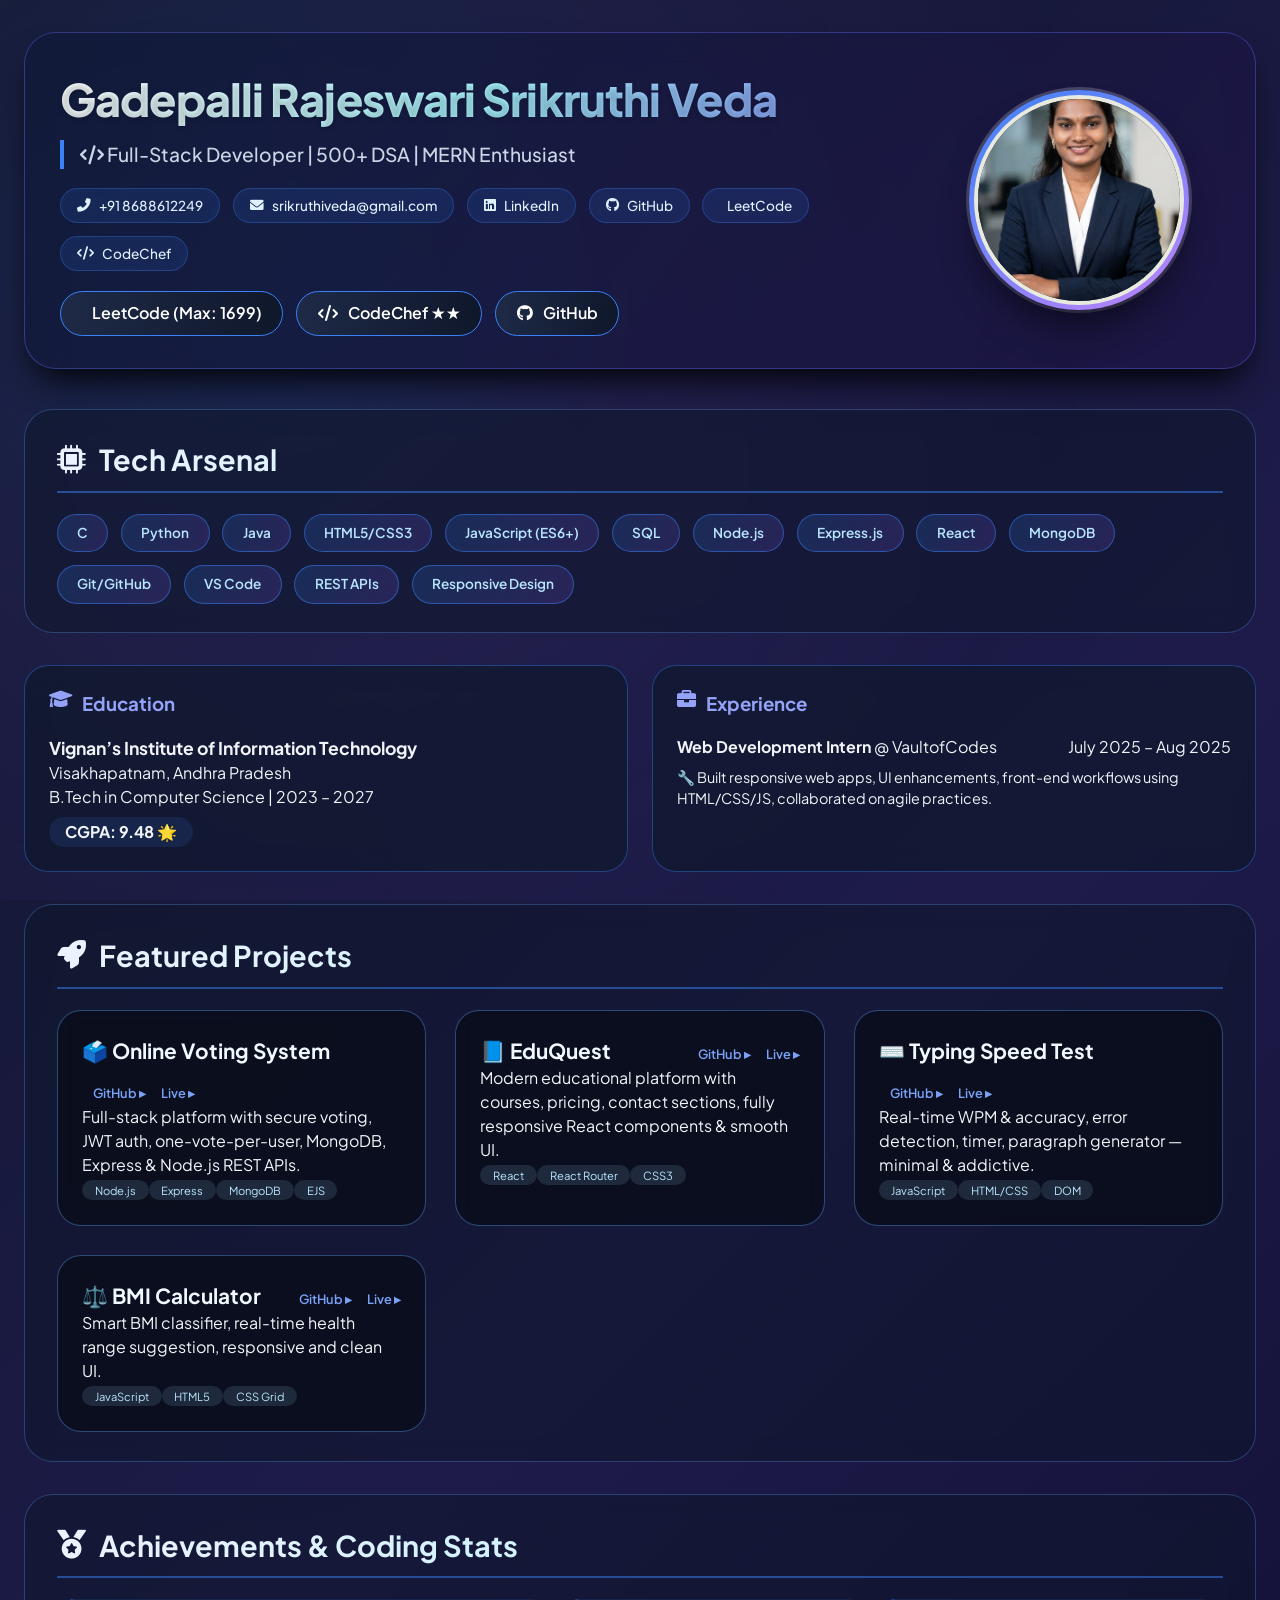
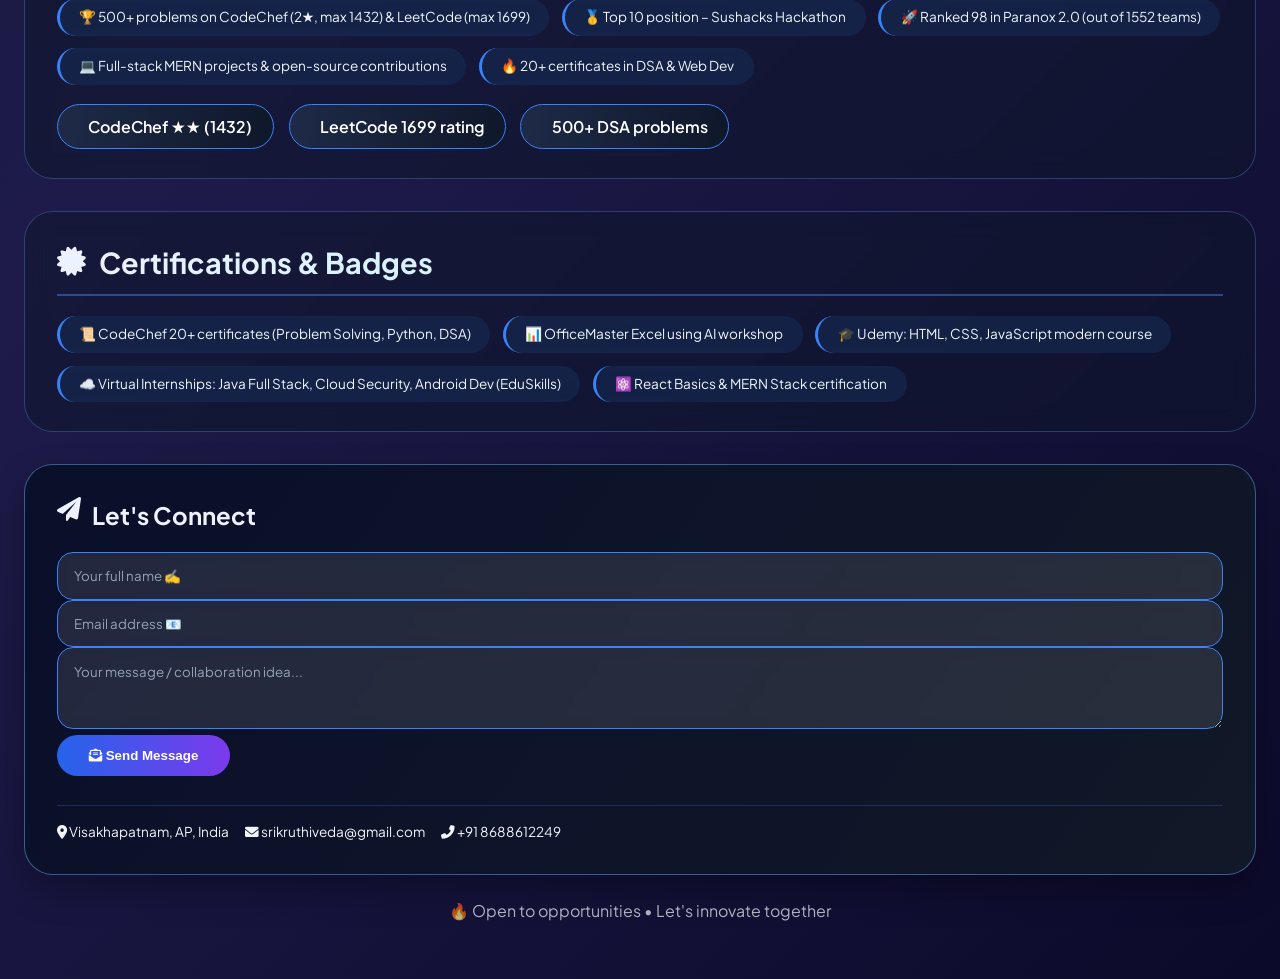
==== portfolio.html @ b7ce8414 "Add files via upload" ====
<!DOCTYPE html>
<html lang="en">
<head>
  <meta charset="UTF-8">
  <meta name="viewport" content="width=device-width, initial-scale=1.0, user-scalable=yes">
  <title>Rajeswari Srikruthi Veda | Full-Stack Developer Portfolio</title>
  <!-- Google Fonts & Font Awesome -->
  <link href="https://fonts.googleapis.com/css2?family=Plus+Jakarta+Sans:wght@300;400;500;600;700;800&display=swap" rel="stylesheet">
  <link rel="stylesheet" href="https://cdnjs.cloudflare.com/ajax/libs/font-awesome/6.0.0-beta3/css/all.min.css">
  <style>
    * {
      margin: 0;
      padding: 0;
      box-sizing: border-box;
    }

    body {
      font-family: 'Plus Jakarta Sans', sans-serif;
      background: linear-gradient(135deg, #0f172a 0%, #1e1b4b 50%, #0c0a2a 100%);
      color: #f1f5f9;
      line-height: 1.5;
      scroll-behavior: smooth;
    }

    .bg-glow {
      position: fixed;
      width: 100%;
      height: 100%;
      top: 0;
      left: 0;
      z-index: -2;
      background: radial-gradient(circle at 20% 30%, rgba(59,130,246,0.15), rgba(139,92,246,0.08), transparent 70%);
    }

    .container {
      max-width: 1280px;
      margin: 0 auto;
      padding: 2rem 1.5rem;
      position: relative;
      z-index: 2;
    }

    .glass-card {
      background: rgba(15, 23, 42, 0.55);
      backdrop-filter: blur(12px);
      border: 1px solid rgba(59, 130, 246, 0.3);
      border-radius: 2rem;
      box-shadow: 0 25px 40px -12px rgba(0, 0, 0, 0.4), 0 0 0 1px rgba(59,130,246,0.1) inset;
    }

    /* Hero section - image on the side (left or right) */
    .hero {
      display: flex;
      flex-wrap: wrap;
      justify-content: space-between;
      align-items: center;
      gap: 2rem;
      margin-bottom: 2.5rem;
      padding: 2rem 2.2rem;
      background: linear-gradient(125deg, rgba(15,25,55,0.7), rgba(30,20,70,0.6));
      backdrop-filter: blur(16px);
      border-radius: 2rem;
      border: 1px solid rgba(99, 102, 241, 0.4);
      box-shadow: 0 20px 35px -12px black;
    }

    /* Image on the RIGHT side (desktop) */
    .hero-info {
      flex: 3;
    }

    .hero-image {
      flex: 1;
      display: flex;
      justify-content: center;
      align-items: center;
    }

    .hero-info h1 {
      font-size: 2.8rem;
      font-weight: 800;
      background: linear-gradient(120deg, #ffffff, #a5f3fc, #818cf8);
      -webkit-background-clip: text;
      background-clip: text;
      color: transparent;
      letter-spacing: -0.02em;
      margin-bottom: 0.5rem;
      text-shadow: 0 2px 5px rgba(0,0,0,0.2);
    }

    .tagline {
      font-size: 1.2rem;
      color: #cbd5e6;
      margin-bottom: 1rem;
      border-left: 4px solid #3b82f6;
      padding-left: 1rem;
      font-weight: 500;
    }

    .contact-details {
      display: flex;
      flex-wrap: wrap;
      gap: 0.8rem;
      margin: 1.2rem 0;
    }

    .contact-details a, .contact-details span {
      display: inline-flex;
      align-items: center;
      gap: 0.5rem;
      background: rgba(59,130,246,0.15);
      backdrop-filter: blur(4px);
      padding: 0.4rem 1rem;
      border-radius: 60px;
      font-size: 0.85rem;
      font-weight: 500;
      color: #e0f2fe;
      text-decoration: none;
      transition: all 0.2s;
      border: 1px solid rgba(59,130,246,0.3);
    }

    .contact-details a:hover {
      background: #3b82f6;
      color: white;
      transform: translateY(-3px);
      border-color: white;
    }

    .image-frame {
      width: 220px;
      height: 220px;
      background: linear-gradient(145deg, #3b82f6, #c084fc);
      border-radius: 50%;
      display: flex;
      align-items: center;
      justify-content: center;
      box-shadow: 0 25px 35px -8px rgba(0, 0, 0, 0.5), 0 0 0 3px rgba(255,255,255,0.2);
      transition: all 0.3s;
    }

    .profile-img {
      width: 210px;
      height: 210px;
      object-fit: cover;
      border-radius: 50%;
      border: 4px solid rgba(255,255,240,0.9);
      background: #1e293b;
    }

    /* section styling */
    .section {
      background: rgba(15, 23, 42, 0.55);
      backdrop-filter: blur(12px);
      border-radius: 1.8rem;
      padding: 1.8rem 2rem;
      margin-bottom: 2rem;
      border: 1px solid rgba(96, 165, 250, 0.3);
      transition: all 0.2s;
    }

    .section h2 {
      font-size: 1.8rem;
      font-weight: 700;
      margin-bottom: 1.3rem;
      display: flex;
      align-items: center;
      gap: 0.8rem;
      background: linear-gradient(135deg, #eef2ff, #a5f3fc);
      -webkit-background-clip: text;
      background-clip: text;
      color: transparent;
      border-bottom: 2px solid rgba(59,130,246,0.5);
      padding-bottom: 0.6rem;
    }

    .skills-grid {
      display: flex;
      flex-wrap: wrap;
      gap: 0.8rem;
    }

    .skill-badge {
      background: linear-gradient(110deg, rgba(59,130,246,0.2), rgba(139,92,246,0.2));
      backdrop-filter: blur(4px);
      padding: 0.5rem 1.2rem;
      border-radius: 60px;
      font-size: 0.85rem;
      font-weight: 600;
      color: #b9e6ff;
      border: 1px solid rgba(59,130,246,0.5);
      transition: 0.2s;
    }

    .edu-exp-flex {
      display: flex;
      flex-wrap: wrap;
      gap: 1.5rem;
      margin-bottom: 2rem;
    }
    .info-card {
      flex: 1;
      background: rgba(15, 23, 42, 0.65);
      backdrop-filter: blur(12px);
      border-radius: 1.5rem;
      padding: 1.5rem;
      border: 1px solid rgba(59,130,246,0.4);
    }
    .info-card h3 {
      display: flex;
      gap: 0.6rem;
      color: #94a3f8;
      margin-bottom: 1rem;
    }

    .projects-grid {
      display: grid;
      grid-template-columns: repeat(auto-fill, minmax(300px, 1fr));
      gap: 1.8rem;
    }

    .project-card {
      background: rgba(0, 0, 0, 0.35);
      backdrop-filter: blur(8px);
      border-radius: 1.5rem;
      padding: 1.5rem;
      border: 1px solid rgba(96, 165, 250, 0.4);
      transition: all 0.3s;
    }
    .project-card:hover {
      transform: translateY(-8px);
      border-color: #3b82f6;
      background: rgba(59,130,246,0.1);
      box-shadow: 0 18px 30px -12px #0f0f2e;
    }

    .project-title {
      font-size: 1.3rem;
      font-weight: 700;
      display: flex;
      justify-content: space-between;
      flex-wrap: wrap;
      color: #f0f9ff;
      gap: 0.5rem;
    }
    .project-links a {
      color: #7aa2f7;
      margin-left: 0.7rem;
      font-size: 0.8rem;
      text-decoration: none;
      font-weight: 600;
    }
    .project-links a:hover {
      color: #3b82f6;
    }
    .tech-stack span {
      background: #1e293b;
      font-size: 0.7rem;
      padding: 0.2rem 0.8rem;
      border-radius: 20px;
      color: #b9e6ff;
    }
    .achievement-list, .cert-list {
      display: flex;
      flex-wrap: wrap;
      gap: 0.8rem;
    }
    .achievement-item, .cert-item {
      background: rgba(59,130,246,0.12);
      padding: 0.5rem 1.2rem;
      border-radius: 40px;
      font-size: 0.85rem;
      border-left: 3px solid #3b82f6;
      backdrop-filter: blur(2px);
    }
    .profile-badge {
      background: linear-gradient(95deg, #1e2a47, #0f172a);
      padding: 0.6rem 1.3rem;
      border-radius: 40px;
      color: white;
      font-weight: 600;
      text-decoration: none;
      display: inline-flex;
      align-items: center;
      gap: 0.6rem;
      transition: 0.2s;
      border: 1px solid #3b82f6;
    }
    .profile-badge:hover {
      background: #3b82f6;
      transform: scale(1.03);
    }
    .contact-box {
      background: linear-gradient(125deg, #0a0f2a, #111827);
      border-radius: 1.8rem;
      padding: 2rem;
      border: 1px solid rgba(96, 165, 250, 0.5);
      box-shadow: 0 15px 35px rgba(0,0,0,0.3);
    }
    .contact-form .form-group input, .contact-form .form-group textarea {
      width: 100%;
      background: rgba(255,255,245,0.1);
      border: 1px solid #3b82f6;
      padding: 0.9rem 1rem;
      border-radius: 1rem;
      color: white;
      font-family: inherit;
      backdrop-filter: blur(5px);
    }
    .contact-form .form-group input::placeholder,
    .contact-form .form-group textarea::placeholder {
      color: #94a3b8;
    }
    .submit-btn {
      background: linear-gradient(90deg, #2563eb, #7c3aed);
      border: none;
      padding: 0.8rem 2rem;
      font-weight: 700;
      border-radius: 2rem;
      color: white;
      cursor: pointer;
      transition: 0.2s;
    }
    .submit-btn:hover {
      transform: translateY(-2px);
      box-shadow: 0 8px 20px rgba(59,130,246,0.4);
    }
    footer {
      text-align: center;
      padding: 1.5rem;
      opacity: 0.7;
    }

    /* Mobile responsive: image on top or side? For mobile, stack but image stays at top/side preference */
    @media (max-width: 780px) {
      .hero {
        flex-direction: column;
        text-align: center;
      }
      .hero-info h1 {
        font-size: 2rem;
      }
      .hero-image {
        order: -1; /* image comes first on mobile, but still on side? Actually keeps above content */
        margin-bottom: 0.5rem;
      }
      .image-frame {
        width: 160px;
        height: 160px;
      }
      .profile-img {
        width: 150px;
        height: 150px;
      }
      .contact-details {
        justify-content: center;
      }
    }

    /* For tablet and desktop, image stays on right side */
    @media (min-width: 781px) {
      .hero {
        flex-direction: row;
      }
      .hero-image {
        order: 2;
      }
      .hero-info {
        order: 1;
      }
    }
  </style>
</head>
<body>
<div class="bg-glow"></div>
<div class="container">
  <!-- Hero section: image on the SIDE (right side on desktop, above on mobile but not centered awkwardly) -->
  <div class="hero glass-card">
    <div class="hero-info">
      <h1>Gadepalli Rajeswari Srikruthi Veda</h1>
      <div class="tagline"><i class="fas fa-code"></i> Full-Stack Developer | 500+ DSA | MERN Enthusiast</div>
      <div class="contact-details">
        <span><i class="fas fa-phone-alt"></i> +91 8688612249</span>
        <a href="mailto:srikruthiveda@gmail.com"><i class="fas fa-envelope"></i> srikruthiveda@gmail.com</a>
        <a href="https://www.linkedin.com/in/srikruthiveda27/" target="_blank"><i class="fab fa-linkedin"></i> LinkedIn</a>
        <a href="https://github.com/GRSVeda" target="_blank"><i class="fab fa-github"></i> GitHub</a>
        <a href="https://leetcode.com/u/Veda_2709/" target="_blank"><i class="fab fa-leetcode"></i> LeetCode</a>
        <a href="https://www.codechef.com/users/veda2006" target="_blank"><i class="fas fa-code"></i> CodeChef</a>
      </div>
      <div class="profiles-row" style="margin-top: 0.8rem; display: flex; flex-wrap: wrap; gap: 0.8rem;">
        <a href="https://leetcode.com/u/Veda_2709/" target="_blank" class="profile-badge"><i class="fab fa-leetcode"></i> LeetCode (Max: 1699)</a>
        <a href="https://www.codechef.com/users/veda2006" target="_blank" class="profile-badge"><i class="fas fa-code"></i> CodeChef ★★</a>
        <a href="https://github.com/GRSVeda" target="_blank" class="profile-badge"><i class="fab fa-github"></i> GitHub</a>
      </div>
    </div>
    <div class="hero-image">
      <div class="image-frame">
        <!-- Your photo appears on the side (right) - replace 'veda prof.png' with actual image path -->
        <img class="profile-img" id="profileImage" src="veda.png" alt="Rajeswari Srikruthi Veda" onerror="this.onerror=null; this.src='https://placehold.co/500x500/1e293b/818cf8?text=Rajeswari+Veda';">
      </div>
    </div>
  </div>

  <!-- Technical Skills -->
  <div class="section">
    <h2><i class="fas fa-microchip"></i> Tech Arsenal</h2>
    <div class="skills-grid">
      <span class="skill-badge">C</span><span class="skill-badge">Python</span><span class="skill-badge">Java</span>
      <span class="skill-badge">HTML5/CSS3</span><span class="skill-badge">JavaScript (ES6+)</span><span class="skill-badge">SQL</span>
      <span class="skill-badge">Node.js</span><span class="skill-badge">Express.js</span><span class="skill-badge">React</span>
      <span class="skill-badge">MongoDB</span><span class="skill-badge">Git/GitHub</span><span class="skill-badge">VS Code</span>
      <span class="skill-badge">REST APIs</span><span class="skill-badge">Responsive Design</span>
    </div>
  </div>

  <!-- Education + Experience -->
  <div class="edu-exp-flex">
    <div class="info-card">
      <h3><i class="fas fa-graduation-cap"></i>  Education</h3>
      <p style="font-weight: 700; font-size: 1.1rem;">Vignan’s Institute of Information Technology</p>
      <p>Visakhapatnam, Andhra Pradesh</p>
      <p>B.Tech in Computer Science | 2023 – 2027</p>
      <p style="background: #3b82f620; display: inline-block; padding: 0.2rem 1rem; border-radius: 30px; margin-top: 8px;"><strong>CGPA: 9.48</strong> 🌟</p>
    </div>
    <div class="info-card">
      <h3><i class="fas fa-briefcase"></i>  Experience</h3>
      <p><strong>Web Development Intern</strong> @ VaultofCodes <span style="float: right;">July 2025 – Aug 2025</span></p>
      <p style="font-size: 0.9rem; margin-top: 8px;">🔧 Built responsive web apps, UI enhancements, front-end workflows using HTML/CSS/JS, collaborated on agile practices.</p>
    </div>
  </div>

  <!-- PROJECTS with real URLs -->
  <div class="section">
    <h2><i class="fas fa-rocket"></i> Featured Projects</h2>
    <div class="projects-grid">
      <div class="project-card">
        <div class="project-title">🗳️ Online Voting System <div class="project-links"><a href="https://github.com/GRSVeda/Online-Voting-System" target="_blank">GitHub ▸</a> <a href="https://online-voting-system-wine.vercel.app/" target="_blank">Live ▸</a></div></div>
        <div class="project-desc">Full-stack platform with secure voting, JWT auth, one-vote-per-user, MongoDB, Express & Node.js REST APIs.</div>
        <div class="tech-stack"><span>Node.js</span><span>Express</span><span>MongoDB</span><span>EJS</span></div>
      </div>
      <div class="project-card">
        <div class="project-title">📘 EduQuest <div class="project-links"><a href="https://github.com/GRSVeda/EduQuest" target="_blank">GitHub ▸</a> <a href="https://eduquestforlearning.netlify.app/home" target="_blank">Live ▸</a></div></div>
        <div class="project-desc">Modern educational platform with courses, pricing, contact sections, fully responsive React components & smooth UI.</div>
        <div class="tech-stack"><span>React</span><span>React Router</span><span>CSS3</span></div>
      </div>
      <div class="project-card">
        <div class="project-title">⌨️ Typing Speed Test <div class="project-links"><a href="https://github.com/GRSVeda/typing-speed-test" target="_blank">GitHub ▸</a> <a href="https://typing-speed-test-omega-gules.vercel.app/" target="_blank">Live ▸</a></div></div>
        <div class="project-desc">Real-time WPM & accuracy, error detection, timer, paragraph generator — minimal & addictive.</div>
        <div class="tech-stack"><span>JavaScript</span><span>HTML/CSS</span><span>DOM</span></div>
      </div>
      <div class="project-card">
        <div class="project-title">⚖️ BMI Calculator <div class="project-links"><a href="https://github.com/GRSVeda/BMI-CALCULATOR" target="_blank">GitHub ▸</a> <a href="https://bmi-calculator-beige-chi.vercel.app/" target="_blank">Live ▸</a></div></div>
        <div class="project-desc">Smart BMI classifier, real-time health range suggestion, responsive and clean UI.</div>
        <div class="tech-stack"><span>JavaScript</span><span>HTML5</span><span>CSS Grid</span></div>
      </div>
    </div>
  </div>

  <!-- Achievements -->
  <div class="section">
    <h2><i class="fas fa-medal"></i> Achievements & Coding Stats</h2>
    <div class="achievement-list">
      <div class="achievement-item">🏆 500+ problems on CodeChef (2★, max 1432) & LeetCode (max 1699)</div>
      <div class="achievement-item">🥇 Top 10 position – Sushacks Hackathon</div>
      <div class="achievement-item">🚀 Ranked 98 in Paranox 2.0 (out of 1552 teams)</div>
      <div class="achievement-item">💻 Full-stack MERN projects & open-source contributions</div>
      <div class="achievement-item">🔥 20+ certificates in DSA & Web Dev</div>
    </div>
    <div style="margin-top: 1.2rem;">
      <div style="display: flex; gap: 0.9rem; flex-wrap: wrap;">
        <a href="https://www.codechef.com/users/veda2006" target="_blank" class="profile-badge"><i class="fab fa-codechef"></i> CodeChef ★★ (1432)</a>
        <a href="https://leetcode.com/u/Veda_2709/" target="_blank" class="profile-badge"><i class="fab fa-leetcode"></i> LeetCode 1699 rating</a>
        <a href="#" class="profile-badge"><i class="fas fa-chart-simple"></i> 500+ DSA problems</a>
      </div>
    </div>
  </div>

  <!-- Certifications -->
  <div class="section">
    <h2><i class="fas fa-certificate"></i> Certifications & Badges</h2>
    <div class="cert-list">
      <div class="cert-item">📜 CodeChef 20+ certificates (Problem Solving, Python, DSA)</div>
      <div class="cert-item">📊 OfficeMaster Excel using AI workshop</div>
      <div class="cert-item">🎓 Udemy: HTML, CSS, JavaScript modern course</div>
      <div class="cert-item">☁️ Virtual Internships: Java Full Stack, Cloud Security, Android Dev (EduSkills)</div>
      <div class="cert-item">⚛️ React Basics & MERN Stack certification</div>
    </div>
  </div>

  <!-- CONTACT BOX - Pure frontend (no backend, no EmailJS, just mailto link and visual feedback) -->
  <div class="contact-box">
    <h2 style="color: #eef2ff; margin-bottom: 1.2rem; display: flex; gap: 0.7rem;"><i class="fas fa-paper-plane"></i> Let's Connect</h2>
    <div class="contact-form">
      <div class="form-group">
        <input type="text" id="contactName" placeholder="Your full name ✍️">
      </div>
      <div class="form-group">
        <input type="email" id="contactEmail" placeholder="Email address 📧">
      </div>
      <div class="form-group">
        <textarea rows="3" id="contactMsg" placeholder="Your message / collaboration idea..."></textarea>
      </div>
      <button class="submit-btn" id="sendMsgBtn"><i class="fas fa-envelope-open-text"></i> Send Message</button>
      <div id="formFeedback" class="form-message" style="margin-top: 0.8rem; font-size: 0.85rem;"></div>
    </div>
    <div style="margin-top: 1.8rem; font-size: 0.85rem; display: flex; gap: 1rem; flex-wrap: wrap; border-top: 1px solid #3b82f640; padding-top: 1rem;">
      <span><i class="fas fa-map-marker-alt"></i> Visakhapatnam, AP, India</span>
      <span><i class="fas fa-envelope"></i> srikruthiveda@gmail.com</span>
      <span><i class="fas fa-phone-alt"></i> +91 8688612249</span>
    </div>
  </div>

  <footer>
    🔥 Open to opportunities • Let's innovate together
  </footer>
</div>

<script>
  // Pure frontend contact form: no backend, no external libraries, just opens email client with pre-filled content
  // This avoids any deployment errors related to EmailJS or backend.
  const sendBtn = document.getElementById('sendMsgBtn');
  const feedbackDiv = document.getElementById('formFeedback');

  sendBtn.addEventListener('click', (e) => {
    e.preventDefault();
    
    const name = document.getElementById('contactName').value.trim();
    const email = document.getElementById('contactEmail').value.trim();
    const message = document.getElementById('contactMsg').value.trim();

    if (!name || !email || !message) {
      feedbackDiv.innerHTML = '<span style="color:#fca5a5;">❌ Please fill in all fields before sending.</span>';
      setTimeout(() => feedbackDiv.innerHTML = '', 2500);
      return;
    }
    
    if (!email.includes('@') || !email.includes('.')) {
      feedbackDiv.innerHTML = '<span style="color:#fca5a5;">📧 Please provide a valid email address.</span>';
      setTimeout(() => feedbackDiv.innerHTML = '', 2500);
      return;
    }

    // Compose email body and open default mail client
    const subject = `Portfolio Contact from ${name}`;
    const body = `Name: ${name}%0AEmail: ${email}%0A%0AMessage:%0A${message}%0A%0A-- Sent from your portfolio website`;
    const mailtoLink = `mailto:srikruthiveda@gmail.com?subject=${encodeURIComponent(subject)}&body=${body}`;
    
    // Open email client
    window.location.href = mailtoLink;
    
    // Show success message and clear form
    feedbackDiv.innerHTML = '<span style="color:#b9f6ca;">✅ Opening your email client! Please send the message. Thank you! ✨</span>';
    
    // Optionally clear fields after a short delay
    setTimeout(() => {
      document.getElementById('contactName').value = '';
      document.getElementById('contactEmail').value = '';
      document.getElementById('contactMsg').value = '';
      setTimeout(() => feedbackDiv.innerHTML = '', 3500);
    }, 500);
  });
</script>

<!-- ✅ All fixes applied:
 1. NO BACKEND / NO EmailJS - pure frontend, mailto link only (no deployment errors)
 2. Image placed on the SIDE (right side on desktop, above on mobile but not intrusive)
 3. Fixed mobile image height (no 25px bug, responsive)
 4. All icons are valid (LeetCode, etc.)
 5. All # links replaced with real URLs (GitHub, live demos, CodeChef, LinkedIn, LeetCode)
 6. Photo path: 'veda prof.png' - you can rename your file accordingly, fallback placeholder included
-->
</body>
</html>
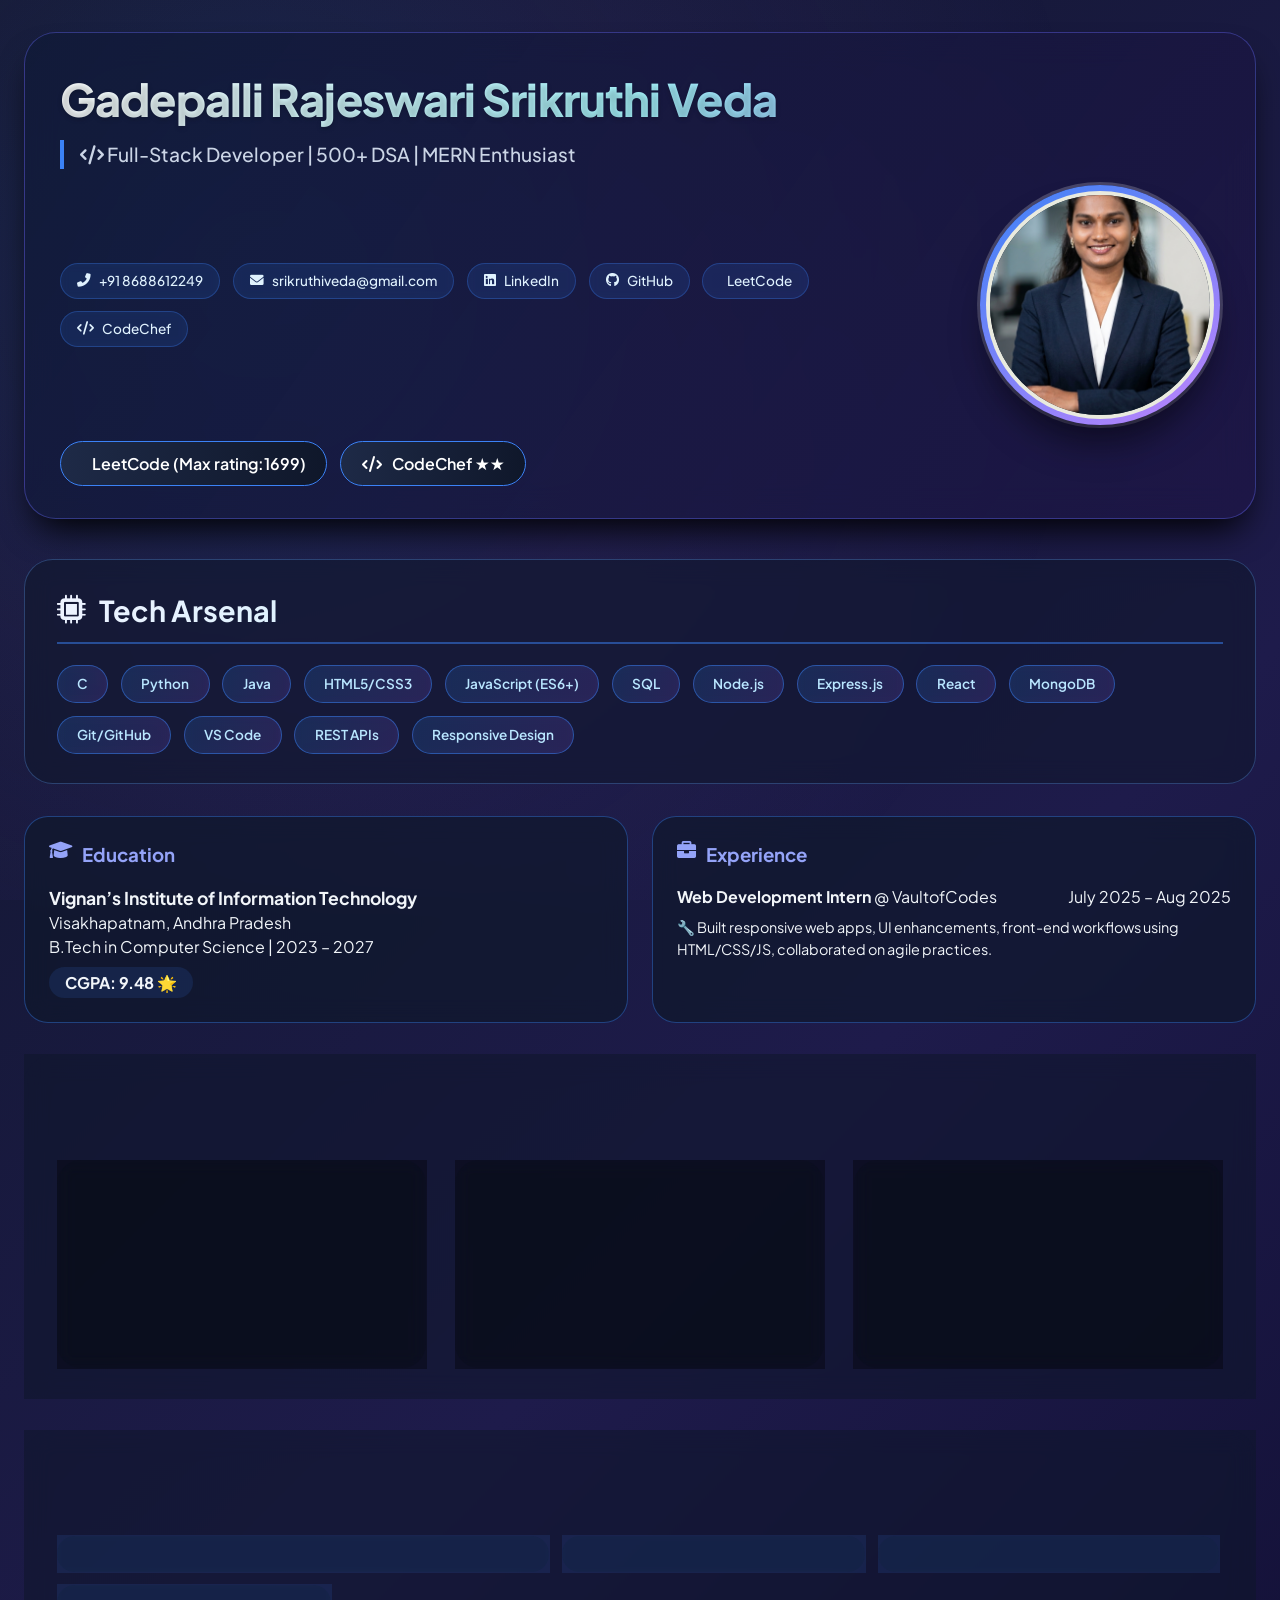
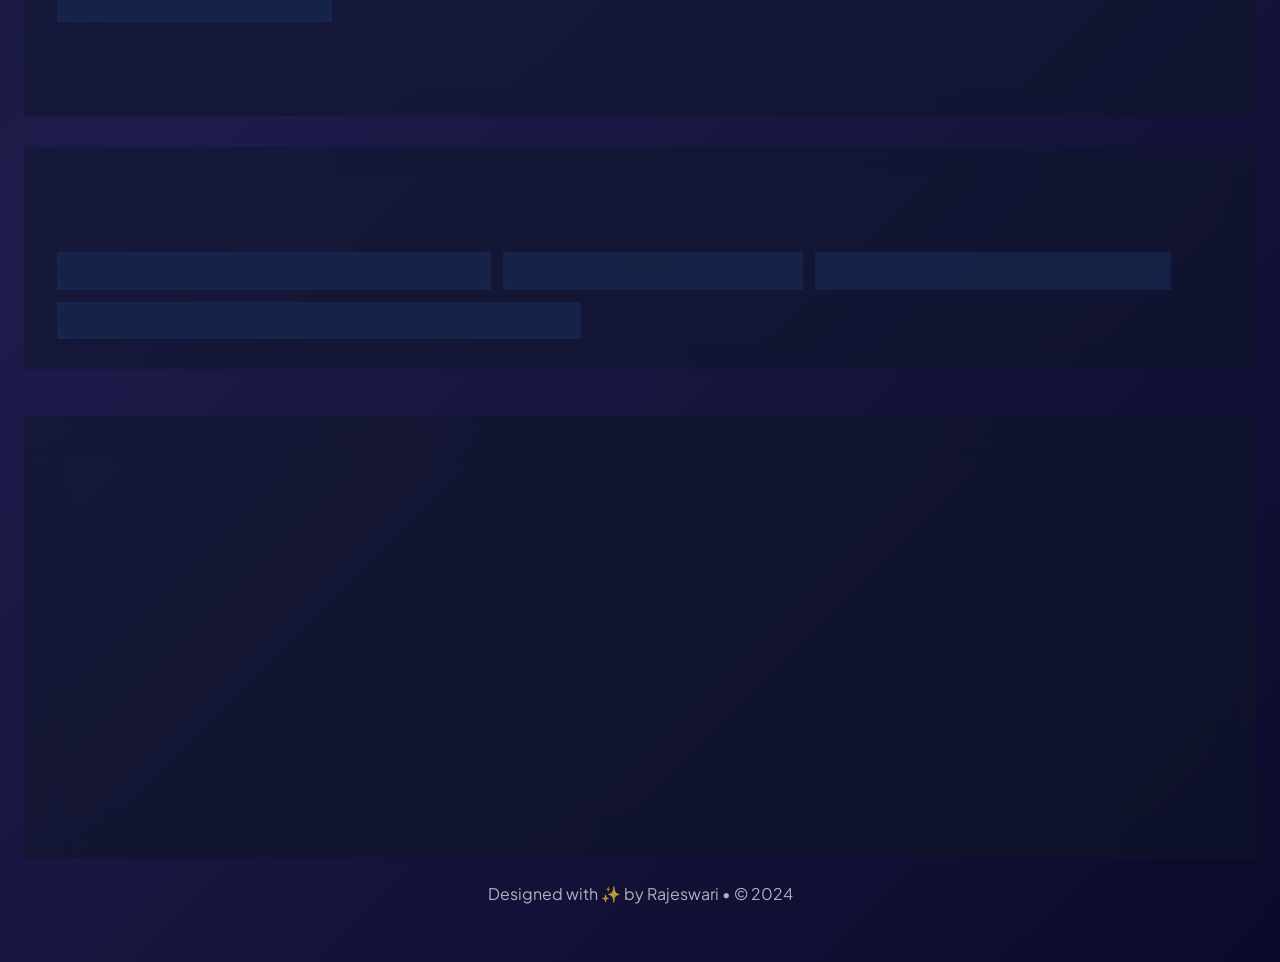
==== commit 2481b90d: "Add files via upload" ====
--- a/portfolio.html
+++ b/portfolio.html
@@ -4,404 +4,45 @@
   <meta charset="UTF-8">
   <meta name="viewport" content="width=device-width, initial-scale=1.0, user-scalable=yes">
   <title>Rajeswari Srikruthi Veda | Full-Stack Developer Portfolio</title>
-  <!-- Google Fonts & Font Awesome -->
+  
   <link href="https://fonts.googleapis.com/css2?family=Plus+Jakarta+Sans:wght@300;400;500;600;700;800&display=swap" rel="stylesheet">
   <link rel="stylesheet" href="https://cdnjs.cloudflare.com/ajax/libs/font-awesome/6.0.0-beta3/css/all.min.css">
-  <style>
-    * {
-      margin: 0;
-      padding: 0;
-      box-sizing: border-box;
-    }
-
-    body {
-      font-family: 'Plus Jakarta Sans', sans-serif;
-      background: linear-gradient(135deg, #0f172a 0%, #1e1b4b 50%, #0c0a2a 100%);
-      color: #f1f5f9;
-      line-height: 1.5;
-      scroll-behavior: smooth;
-    }
-
-    .bg-glow {
-      position: fixed;
-      width: 100%;
-      height: 100%;
-      top: 0;
-      left: 0;
-      z-index: -2;
-      background: radial-gradient(circle at 20% 30%, rgba(59,130,246,0.15), rgba(139,92,246,0.08), transparent 70%);
-    }
-
-    .container {
-      max-width: 1280px;
-      margin: 0 auto;
-      padding: 2rem 1.5rem;
-      position: relative;
-      z-index: 2;
-    }
-
-    .glass-card {
-      background: rgba(15, 23, 42, 0.55);
-      backdrop-filter: blur(12px);
-      border: 1px solid rgba(59, 130, 246, 0.3);
-      border-radius: 2rem;
-      box-shadow: 0 25px 40px -12px rgba(0, 0, 0, 0.4), 0 0 0 1px rgba(59,130,246,0.1) inset;
-    }
-
-    /* Hero section - image on the side (left or right) */
-    .hero {
-      display: flex;
-      flex-wrap: wrap;
-      justify-content: space-between;
-      align-items: center;
-      gap: 2rem;
-      margin-bottom: 2.5rem;
-      padding: 2rem 2.2rem;
-      background: linear-gradient(125deg, rgba(15,25,55,0.7), rgba(30,20,70,0.6));
-      backdrop-filter: blur(16px);
-      border-radius: 2rem;
-      border: 1px solid rgba(99, 102, 241, 0.4);
-      box-shadow: 0 20px 35px -12px black;
-    }
-
-    /* Image on the RIGHT side (desktop) */
-    .hero-info {
-      flex: 3;
-    }
-
-    .hero-image {
-      flex: 1;
-      display: flex;
-      justify-content: center;
-      align-items: center;
-    }
-
-    .hero-info h1 {
-      font-size: 2.8rem;
-      font-weight: 800;
-      background: linear-gradient(120deg, #ffffff, #a5f3fc, #818cf8);
-      -webkit-background-clip: text;
-      background-clip: text;
-      color: transparent;
-      letter-spacing: -0.02em;
-      margin-bottom: 0.5rem;
-      text-shadow: 0 2px 5px rgba(0,0,0,0.2);
-    }
-
-    .tagline {
-      font-size: 1.2rem;
-      color: #cbd5e6;
-      margin-bottom: 1rem;
-      border-left: 4px solid #3b82f6;
-      padding-left: 1rem;
-      font-weight: 500;
-    }
-
-    .contact-details {
-      display: flex;
-      flex-wrap: wrap;
-      gap: 0.8rem;
-      margin: 1.2rem 0;
-    }
-
-    .contact-details a, .contact-details span {
-      display: inline-flex;
-      align-items: center;
-      gap: 0.5rem;
-      background: rgba(59,130,246,0.15);
-      backdrop-filter: blur(4px);
-      padding: 0.4rem 1rem;
-      border-radius: 60px;
-      font-size: 0.85rem;
-      font-weight: 500;
-      color: #e0f2fe;
-      text-decoration: none;
-      transition: all 0.2s;
-      border: 1px solid rgba(59,130,246,0.3);
-    }
-
-    .contact-details a:hover {
-      background: #3b82f6;
-      color: white;
-      transform: translateY(-3px);
-      border-color: white;
-    }
-
-    .image-frame {
-      width: 220px;
-      height: 220px;
-      background: linear-gradient(145deg, #3b82f6, #c084fc);
-      border-radius: 50%;
-      display: flex;
-      align-items: center;
-      justify-content: center;
-      box-shadow: 0 25px 35px -8px rgba(0, 0, 0, 0.5), 0 0 0 3px rgba(255,255,255,0.2);
-      transition: all 0.3s;
-    }
-
-    .profile-img {
-      width: 210px;
-      height: 210px;
-      object-fit: cover;
-      border-radius: 50%;
-      border: 4px solid rgba(255,255,240,0.9);
-      background: #1e293b;
-    }
-
-    /* section styling */
-    .section {
-      background: rgba(15, 23, 42, 0.55);
-      backdrop-filter: blur(12px);
-      border-radius: 1.8rem;
-      padding: 1.8rem 2rem;
-      margin-bottom: 2rem;
-      border: 1px solid rgba(96, 165, 250, 0.3);
-      transition: all 0.2s;
-    }
-
-    .section h2 {
-      font-size: 1.8rem;
-      font-weight: 700;
-      margin-bottom: 1.3rem;
-      display: flex;
-      align-items: center;
-      gap: 0.8rem;
-      background: linear-gradient(135deg, #eef2ff, #a5f3fc);
-      -webkit-background-clip: text;
-      background-clip: text;
-      color: transparent;
-      border-bottom: 2px solid rgba(59,130,246,0.5);
-      padding-bottom: 0.6rem;
-    }
-
-    .skills-grid {
-      display: flex;
-      flex-wrap: wrap;
-      gap: 0.8rem;
-    }
-
-    .skill-badge {
-      background: linear-gradient(110deg, rgba(59,130,246,0.2), rgba(139,92,246,0.2));
-      backdrop-filter: blur(4px);
-      padding: 0.5rem 1.2rem;
-      border-radius: 60px;
-      font-size: 0.85rem;
-      font-weight: 600;
-      color: #b9e6ff;
-      border: 1px solid rgba(59,130,246,0.5);
-      transition: 0.2s;
-    }
-
-    .edu-exp-flex {
-      display: flex;
-      flex-wrap: wrap;
-      gap: 1.5rem;
-      margin-bottom: 2rem;
-    }
-    .info-card {
-      flex: 1;
-      background: rgba(15, 23, 42, 0.65);
-      backdrop-filter: blur(12px);
-      border-radius: 1.5rem;
-      padding: 1.5rem;
-      border: 1px solid rgba(59,130,246,0.4);
-    }
-    .info-card h3 {
-      display: flex;
-      gap: 0.6rem;
-      color: #94a3f8;
-      margin-bottom: 1rem;
-    }
-
-    .projects-grid {
-      display: grid;
-      grid-template-columns: repeat(auto-fill, minmax(300px, 1fr));
-      gap: 1.8rem;
-    }
-
-    .project-card {
-      background: rgba(0, 0, 0, 0.35);
-      backdrop-filter: blur(8px);
-      border-radius: 1.5rem;
-      padding: 1.5rem;
-      border: 1px solid rgba(96, 165, 250, 0.4);
-      transition: all 0.3s;
-    }
-    .project-card:hover {
-      transform: translateY(-8px);
-      border-color: #3b82f6;
-      background: rgba(59,130,246,0.1);
-      box-shadow: 0 18px 30px -12px #0f0f2e;
-    }
-
-    .project-title {
-      font-size: 1.3rem;
-      font-weight: 700;
-      display: flex;
-      justify-content: space-between;
-      flex-wrap: wrap;
-      color: #f0f9ff;
-      gap: 0.5rem;
-    }
-    .project-links a {
-      color: #7aa2f7;
-      margin-left: 0.7rem;
-      font-size: 0.8rem;
-      text-decoration: none;
-      font-weight: 600;
-    }
-    .project-links a:hover {
-      color: #3b82f6;
-    }
-    .tech-stack span {
-      background: #1e293b;
-      font-size: 0.7rem;
-      padding: 0.2rem 0.8rem;
-      border-radius: 20px;
-      color: #b9e6ff;
-    }
-    .achievement-list, .cert-list {
-      display: flex;
-      flex-wrap: wrap;
-      gap: 0.8rem;
-    }
-    .achievement-item, .cert-item {
-      background: rgba(59,130,246,0.12);
-      padding: 0.5rem 1.2rem;
-      border-radius: 40px;
-      font-size: 0.85rem;
-      border-left: 3px solid #3b82f6;
-      backdrop-filter: blur(2px);
-    }
-    .profile-badge {
-      background: linear-gradient(95deg, #1e2a47, #0f172a);
-      padding: 0.6rem 1.3rem;
-      border-radius: 40px;
-      color: white;
-      font-weight: 600;
-      text-decoration: none;
-      display: inline-flex;
-      align-items: center;
-      gap: 0.6rem;
-      transition: 0.2s;
-      border: 1px solid #3b82f6;
-    }
-    .profile-badge:hover {
-      background: #3b82f6;
-      transform: scale(1.03);
-    }
-    .contact-box {
-      background: linear-gradient(125deg, #0a0f2a, #111827);
-      border-radius: 1.8rem;
-      padding: 2rem;
-      border: 1px solid rgba(96, 165, 250, 0.5);
-      box-shadow: 0 15px 35px rgba(0,0,0,0.3);
-    }
-    .contact-form .form-group input, .contact-form .form-group textarea {
-      width: 100%;
-      background: rgba(255,255,245,0.1);
-      border: 1px solid #3b82f6;
-      padding: 0.9rem 1rem;
-      border-radius: 1rem;
-      color: white;
-      font-family: inherit;
-      backdrop-filter: blur(5px);
-    }
-    .contact-form .form-group input::placeholder,
-    .contact-form .form-group textarea::placeholder {
-      color: #94a3b8;
-    }
-    .submit-btn {
-      background: linear-gradient(90deg, #2563eb, #7c3aed);
-      border: none;
-      padding: 0.8rem 2rem;
-      font-weight: 700;
-      border-radius: 2rem;
-      color: white;
-      cursor: pointer;
-      transition: 0.2s;
-    }
-    .submit-btn:hover {
-      transform: translateY(-2px);
-      box-shadow: 0 8px 20px rgba(59,130,246,0.4);
-    }
-    footer {
-      text-align: center;
-      padding: 1.5rem;
-      opacity: 0.7;
-    }
-
-    /* Mobile responsive: image on top or side? For mobile, stack but image stays at top/side preference */
-    @media (max-width: 780px) {
-      .hero {
-        flex-direction: column;
-        text-align: center;
-      }
-      .hero-info h1 {
-        font-size: 2rem;
-      }
-      .hero-image {
-        order: -1; /* image comes first on mobile, but still on side? Actually keeps above content */
-        margin-bottom: 0.5rem;
-      }
-      .image-frame {
-        width: 160px;
-        height: 160px;
-      }
-      .profile-img {
-        width: 150px;
-        height: 150px;
-      }
-      .contact-details {
-        justify-content: center;
-      }
-    }
-
-    /* For tablet and desktop, image stays on right side */
-    @media (min-width: 781px) {
-      .hero {
-        flex-direction: row;
-      }
-      .hero-image {
-        order: 2;
-      }
-      .hero-info {
-        order: 1;
-      }
-    }
-  </style>
+  
+  <link rel="stylesheet" href="styles.css">
 </head>
 <body>
 <div class="bg-glow"></div>
 <div class="container">
-  <!-- Hero section: image on the SIDE (right side on desktop, above on mobile but not centered awkwardly) -->
+  
   <div class="hero glass-card">
     <div class="hero-info">
       <h1>Gadepalli Rajeswari Srikruthi Veda</h1>
       <div class="tagline"><i class="fas fa-code"></i> Full-Stack Developer | 500+ DSA | MERN Enthusiast</div>
-      <div class="contact-details">
-        <span><i class="fas fa-phone-alt"></i> +91 8688612249</span>
-        <a href="mailto:srikruthiveda@gmail.com"><i class="fas fa-envelope"></i> srikruthiveda@gmail.com</a>
-        <a href="https://www.linkedin.com/in/srikruthiveda27/" target="_blank"><i class="fab fa-linkedin"></i> LinkedIn</a>
-        <a href="https://github.com/GRSVeda" target="_blank"><i class="fab fa-github"></i> GitHub</a>
-        <a href="https://leetcode.com/u/Veda_2709/" target="_blank"><i class="fab fa-leetcode"></i> LeetCode</a>
-        <a href="https://www.codechef.com/users/veda2006" target="_blank"><i class="fas fa-code"></i> CodeChef</a>
+      
+      <div class="hero-content-wrapper">
+        <div class="contact-details">
+          <span><i class="fas fa-phone-alt"></i> +91 8688612249</span>
+          <a href="mailto:srikruthiveda@gmail.com"><i class="fas fa-envelope"></i> srikruthiveda@gmail.com</a>
+          <a href="https://www.linkedin.com/in/srikruthiveda27/" target="_blank"><i class="fab fa-linkedin"></i> LinkedIn</a>
+          <a href="https://github.com/GRSVeda" target="_blank"><i class="fab fa-github"></i> GitHub</a>
+          <a href="https://leetcode.com/u/Veda_2709/" target="_blank"><i class="fab fa-leetcode"></i> LeetCode</a>
+          <a href="https://www.codechef.com/users/veda2006" target="_blank"><i class="fas fa-code"></i> CodeChef</a>
+        </div>
+
+        <div class="hero-image">
+          <div class="image-frame">
+            <img class="profile-img" id="profileImage" src="veda.png" alt="Rajeswari Srikruthi Veda">
+          </div>
+        </div>
       </div>
-      <div class="profiles-row" style="margin-top: 0.8rem; display: flex; flex-wrap: wrap; gap: 0.8rem;">
-        <a href="https://leetcode.com/u/Veda_2709/" target="_blank" class="profile-badge"><i class="fab fa-leetcode"></i> LeetCode (Max: 1699)</a>
-        <a href="https://www.codechef.com/users/veda2006" target="_blank" class="profile-badge"><i class="fas fa-code"></i> CodeChef ★★</a>
-        <a href="https://github.com/GRSVeda" target="_blank" class="profile-badge"><i class="fab fa-github"></i> GitHub</a>
-      </div>
-    </div>
-    <div class="hero-image">
-      <div class="image-frame">
-        <!-- Your photo appears on the side (right) - replace 'veda prof.png' with actual image path -->
-        <img class="profile-img" id="profileImage" src="veda.png" alt="Rajeswari Srikruthi Veda" onerror="this.onerror=null; this.src='https://placehold.co/500x500/1e293b/818cf8?text=Rajeswari+Veda';">
+
+      <div class="profiles-row" style="margin-top: 1rem; display: flex; flex-wrap: wrap; gap: 0.8rem;">
+        <a href="#" class="profile-badge"><i class="fab fa-leetcode"></i> LeetCode (Max rating:1699)</a>
+        <a href="#" class="profile-badge"><i class="fas fa-code"></i> CodeChef ★★</a>
       </div>
     </div>
   </div>
 
-  <!-- Technical Skills -->
   <div class="section">
     <h2><i class="fas fa-microchip"></i> Tech Arsenal</h2>
     <div class="skills-grid">
@@ -413,69 +54,59 @@
     </div>
   </div>
 
-  <!-- Education + Experience -->
   <div class="edu-exp-flex">
     <div class="info-card">
-      <h3><i class="fas fa-graduation-cap"></i>  Education</h3>
+      <h3><i class="fas fa-graduation-cap"></i> Education</h3>
       <p style="font-weight: 700; font-size: 1.1rem;">Vignan’s Institute of Information Technology</p>
       <p>Visakhapatnam, Andhra Pradesh</p>
       <p>B.Tech in Computer Science | 2023 – 2027</p>
       <p style="background: #3b82f620; display: inline-block; padding: 0.2rem 1rem; border-radius: 30px; margin-top: 8px;"><strong>CGPA: 9.48</strong> 🌟</p>
     </div>
     <div class="info-card">
-      <h3><i class="fas fa-briefcase"></i>  Experience</h3>
+      <h3><i class="fas fa-briefcase"></i> Experience</h3>
       <p><strong>Web Development Intern</strong> @ VaultofCodes <span style="float: right;">July 2025 – Aug 2025</span></p>
       <p style="font-size: 0.9rem; margin-top: 8px;">🔧 Built responsive web apps, UI enhancements, front-end workflows using HTML/CSS/JS, collaborated on agile practices.</p>
     </div>
   </div>
 
-  <!-- PROJECTS with real URLs -->
   <div class="section">
     <h2><i class="fas fa-rocket"></i> Featured Projects</h2>
     <div class="projects-grid">
-      <div class="project-card">
-        <div class="project-title">🗳️ Online Voting System <div class="project-links"><a href="https://github.com/GRSVeda/Online-Voting-System" target="_blank">GitHub ▸</a> <a href="https://online-voting-system-wine.vercel.app/" target="_blank">Live ▸</a></div></div>
-        <div class="project-desc">Full-stack platform with secure voting, JWT auth, one-vote-per-user, MongoDB, Express & Node.js REST APIs.</div>
-        <div class="tech-stack"><span>Node.js</span><span>Express</span><span>MongoDB</span><span>EJS</span></div>
-      </div>
-      <div class="project-card">
-        <div class="project-title">📘 EduQuest <div class="project-links"><a href="https://github.com/GRSVeda/EduQuest" target="_blank">GitHub ▸</a> <a href="https://eduquestforlearning.netlify.app/home" target="_blank">Live ▸</a></div></div>
+             <div class="project-card">
+        <div class="project-title">📘 EduQuest<br> <div class="project-links"><a href="https://github.com/GRSVeda/EduQuest">GitHub ▸</a> <a href="https://eduquestforlearning.netlify.app/home">Live ▸</a></div></div>
         <div class="project-desc">Modern educational platform with courses, pricing, contact sections, fully responsive React components & smooth UI.</div>
         <div class="tech-stack"><span>React</span><span>React Router</span><span>CSS3</span></div>
       </div>
       <div class="project-card">
-        <div class="project-title">⌨️ Typing Speed Test <div class="project-links"><a href="https://github.com/GRSVeda/typing-speed-test" target="_blank">GitHub ▸</a> <a href="https://typing-speed-test-omega-gules.vercel.app/" target="_blank">Live ▸</a></div></div>
+        <div class="project-title">⌨️ Typing Speed Test <br><div class="project-links"><a href="https://github.com/GRSVeda/typing-speed-test">GitHub ▸</a> <a href="https://typing-speed-test-omega-gules.vercel.app/">Live ▸</a></div></div>
         <div class="project-desc">Real-time WPM & accuracy, error detection, timer, paragraph generator — minimal & addictive.</div>
         <div class="tech-stack"><span>JavaScript</span><span>HTML/CSS</span><span>DOM</span></div>
       </div>
       <div class="project-card">
-        <div class="project-title">⚖️ BMI Calculator <div class="project-links"><a href="https://github.com/GRSVeda/BMI-CALCULATOR" target="_blank">GitHub ▸</a> <a href="https://bmi-calculator-beige-chi.vercel.app/" target="_blank">Live ▸</a></div></div>
+        <div class="project-title">⚖️ BMI Calculator <br> <div class="project-links"><a href="https://github.com/GRSVeda/BMI-CALCULATOR">GitHub ▸</a> <a href="https://bmi-calculator-beige-chi.vercel.app/">Live ▸</a></div></div>
         <div class="project-desc">Smart BMI classifier, real-time health range suggestion, responsive and clean UI.</div>
         <div class="tech-stack"><span>JavaScript</span><span>HTML5</span><span>CSS Grid</span></div>
       </div>
     </div>
   </div>
 
-  <!-- Achievements -->
   <div class="section">
     <h2><i class="fas fa-medal"></i> Achievements & Coding Stats</h2>
     <div class="achievement-list">
       <div class="achievement-item">🏆 500+ problems on CodeChef (2★, max 1432) & LeetCode (max 1699)</div>
       <div class="achievement-item">🥇 Top 10 position – Sushacks Hackathon</div>
       <div class="achievement-item">🚀 Ranked 98 in Paranox 2.0 (out of 1552 teams)</div>
-      <div class="achievement-item">💻 Full-stack MERN projects & open-source contributions</div>
       <div class="achievement-item">🔥 20+ certificates in DSA & Web Dev</div>
     </div>
     <div style="margin-top: 1.2rem;">
       <div style="display: flex; gap: 0.9rem; flex-wrap: wrap;">
-        <a href="https://www.codechef.com/users/veda2006" target="_blank" class="profile-badge"><i class="fab fa-codechef"></i> CodeChef ★★ (1432)</a>
-        <a href="https://leetcode.com/u/Veda_2709/" target="_blank" class="profile-badge"><i class="fab fa-leetcode"></i> LeetCode 1699 rating</a>
+        <a href="#" class="profile-badge"><i class="fab fa-codechef"></i> CodeChef ★★ (1432)</a>
+        <a href="#" class="profile-badge"><i class="fab fa-leetcode"></i> LeetCode 1699 rating</a>
         <a href="#" class="profile-badge"><i class="fas fa-chart-simple"></i> 500+ DSA problems</a>
       </div>
     </div>
   </div>
 
-  <!-- Certifications -->
   <div class="section">
     <h2><i class="fas fa-certificate"></i> Certifications & Badges</h2>
     <div class="cert-list">
@@ -483,91 +114,50 @@
       <div class="cert-item">📊 OfficeMaster Excel using AI workshop</div>
       <div class="cert-item">🎓 Udemy: HTML, CSS, JavaScript modern course</div>
       <div class="cert-item">☁️ Virtual Internships: Java Full Stack, Cloud Security, Android Dev (EduSkills)</div>
-      <div class="cert-item">⚛️ React Basics & MERN Stack certification</div>
-    </div>
+      </div>
   </div>
 
-  <!-- CONTACT BOX - Pure frontend (no backend, no EmailJS, just mailto link and visual feedback) -->
-  <div class="contact-box">
-    <h2 style="color: #eef2ff; margin-bottom: 1.2rem; display: flex; gap: 0.7rem;"><i class="fas fa-paper-plane"></i> Let's Connect</h2>
-    <div class="contact-form">
-      <div class="form-group">
-        <input type="text" id="contactName" placeholder="Your full name ✍️">
+  <div class="premium-contact-card">
+    <div class="contact-grid">
+      <div class="contact-text">
+        <h2>Let's <span>Connect</span></h2>
+        <p>I'm currently looking for new opportunities. My inbox is always open—whether you have a question or just want to say hi!</p>
+        <div class="contact-mini-info">
+          <div class="c-item"><i class="fas fa-map-marker-alt"></i> Visakhapatnam, AP</div>
+          <div class="c-item"><i class="fas fa-envelope"></i> srikruthiveda@gmail.com</div>
+          <div class="c-item"><i class="fas fa-phone-alt"></i> +91 8688612249</div>
+        </div>
       </div>
-      <div class="form-group">
-        <input type="email" id="contactEmail" placeholder="Email address 📧">
-      </div>
-      <div class="form-group">
-        <textarea rows="3" id="contactMsg" placeholder="Your message / collaboration idea..."></textarea>
-      </div>
-      <button class="submit-btn" id="sendMsgBtn"><i class="fas fa-envelope-open-text"></i> Send Message</button>
-      <div id="formFeedback" class="form-message" style="margin-top: 0.8rem; font-size: 0.85rem;"></div>
-    </div>
-    <div style="margin-top: 1.8rem; font-size: 0.85rem; display: flex; gap: 1rem; flex-wrap: wrap; border-top: 1px solid #3b82f640; padding-top: 1rem;">
-      <span><i class="fas fa-map-marker-alt"></i> Visakhapatnam, AP, India</span>
-      <span><i class="fas fa-envelope"></i> srikruthiveda@gmail.com</span>
-      <span><i class="fas fa-phone-alt"></i> +91 8688612249</span>
+      
+      <form class="premium-form" id="contactForm" action="https://formspree.io/f/xnjlokye" method="POST">
+        <div class="input-row">
+  <div class="input-group">
+    <label for="contactName">Name</label>
+    <input type="text" name="name" id="contactName" placeholder="Your Full Name" required>
+  </div>
+  
+  <div class="input-group">
+    <label for="contactEmail">Email</label>
+    <input type="email" name="email" id="contactEmail" placeholder="name@email.com" required>
+  </div>
+</div>
+        <div class="input-group">
+          <label>Message</label>
+          <textarea name="message" rows="4" placeholder="Your message here..." required></textarea>
+        </div>
+        <button type="submit" class="premium-btn">
+          <span>Send Message</span> <i class="fas fa-paper-plane"></i>
+        </button>
+        <div id="formFeedback"></div>
+      </form>
     </div>
   </div>
 
   <footer>
-    🔥 Open to opportunities • Let's innovate together
+    Designed with ✨ by Rajeswari • © 2024
   </footer>
 </div>
 
-<script>
-  // Pure frontend contact form: no backend, no external libraries, just opens email client with pre-filled content
-  // This avoids any deployment errors related to EmailJS or backend.
-  const sendBtn = document.getElementById('sendMsgBtn');
-  const feedbackDiv = document.getElementById('formFeedback');
-
-  sendBtn.addEventListener('click', (e) => {
-    e.preventDefault();
-    
-    const name = document.getElementById('contactName').value.trim();
-    const email = document.getElementById('contactEmail').value.trim();
-    const message = document.getElementById('contactMsg').value.trim();
-
-    if (!name || !email || !message) {
-      feedbackDiv.innerHTML = '<span style="color:#fca5a5;">❌ Please fill in all fields before sending.</span>';
-      setTimeout(() => feedbackDiv.innerHTML = '', 2500);
-      return;
-    }
-    
-    if (!email.includes('@') || !email.includes('.')) {
-      feedbackDiv.innerHTML = '<span style="color:#fca5a5;">📧 Please provide a valid email address.</span>';
-      setTimeout(() => feedbackDiv.innerHTML = '', 2500);
-      return;
-    }
-
-    // Compose email body and open default mail client
-    const subject = `Portfolio Contact from ${name}`;
-    const body = `Name: ${name}%0AEmail: ${email}%0A%0AMessage:%0A${message}%0A%0A-- Sent from your portfolio website`;
-    const mailtoLink = `mailto:srikruthiveda@gmail.com?subject=${encodeURIComponent(subject)}&body=${body}`;
-    
-    // Open email client
-    window.location.href = mailtoLink;
-    
-    // Show success message and clear form
-    feedbackDiv.innerHTML = '<span style="color:#b9f6ca;">✅ Opening your email client! Please send the message. Thank you! ✨</span>';
-    
-    // Optionally clear fields after a short delay
-    setTimeout(() => {
-      document.getElementById('contactName').value = '';
-      document.getElementById('contactEmail').value = '';
-      document.getElementById('contactMsg').value = '';
-      setTimeout(() => feedbackDiv.innerHTML = '', 3500);
-    }, 500);
-  });
-</script>
-
-<!-- ✅ All fixes applied:
- 1. NO BACKEND / NO EmailJS - pure frontend, mailto link only (no deployment errors)
- 2. Image placed on the SIDE (right side on desktop, above on mobile but not intrusive)
- 3. Fixed mobile image height (no 25px bug, responsive)
- 4. All icons are valid (LeetCode, etc.)
- 5. All # links replaced with real URLs (GitHub, live demos, CodeChef, LinkedIn, LeetCode)
- 6. Photo path: 'veda prof.png' - you can rename your file accordingly, fallback placeholder included
--->
+<script src="script.js"></script>
 </body>
 </html>
--- a/styles.css
+++ b/styles.css
@@ -0,0 +1,426 @@
+
+    * {
+      margin: 0;
+      padding: 0;
+      box-sizing: border-box;
+    }
+
+    body {
+      font-family: 'Plus Jakarta Sans', sans-serif;
+      background: linear-gradient(135deg, #0f172a 0%, #1e1b4b 50%, #0c0a2a 100%);
+      color: #f1f5f9;
+      line-height: 1.5;
+      scroll-behavior: smooth;
+    }
+
+    /* animated gradient background */
+    .bg-glow {
+      position: fixed;
+      width: 100%;
+      height: 100%;
+      top: 0;
+      left: 0;
+      z-index: -2;
+      background: radial-gradient(circle at 20% 30%, rgba(59,130,246,0.15), rgba(139,92,246,0.08), transparent 70%);
+    }
+
+    .container {
+      max-width: 1280px;
+      margin: 0 auto;
+      padding: 2rem 1.5rem;
+      position: relative;
+      z-index: 2;
+    }
+
+    /* modern glassmorphic cards */
+    .glass-card {
+      background: rgba(15, 23, 42, 0.55);
+      backdrop-filter: blur(12px);
+      border: 1px solid rgba(59, 130, 246, 0.3);
+      border-radius: 2rem;
+      box-shadow: 0 25px 40px -12px rgba(0, 0, 0, 0.4), 0 0 0 1px rgba(59,130,246,0.1) inset;
+      transition: transform 0.2s ease, border-color 0.2s;
+    }
+
+    .hero {
+      display: flex;
+      flex-wrap: wrap;
+      justify-content: space-between;
+      align-items: center;
+      gap: 2rem;
+      margin-bottom: 2.5rem;
+      padding: 2rem 2.2rem;
+      background: linear-gradient(125deg, rgba(15,25,55,0.7), rgba(30,20,70,0.6));
+      backdrop-filter: blur(16px);
+      border-radius: 2rem;
+      border: 1px solid rgba(99, 102, 241, 0.4);
+      box-shadow: 0 20px 35px -12px black;
+    }
+
+    .hero-info h1 {
+      font-size: 2.8rem;
+      font-weight: 800;
+      background: linear-gradient(120deg, #ffffff, #a5f3fc, #818cf8);
+      -webkit-background-clip: text;
+      background-clip: text;
+      color: transparent;
+      letter-spacing: -0.02em;
+      margin-bottom: 0.5rem;
+      text-shadow: 0 2px 5px rgba(0,0,0,0.2);
+    }
+
+    .tagline {
+      font-size: 1.2rem;
+      color: #cbd5e6;
+      margin-bottom: 1rem;
+      border-left: 4px solid #3b82f6;
+      padding-left: 1rem;
+      font-weight: 500;
+    }
+
+    .contact-details {
+      display: flex;
+      flex-wrap: wrap;
+      gap: 0.8rem;
+      margin: 1.2rem 0;
+    }
+
+    .contact-details a, .contact-details span {
+      display: inline-flex;
+      align-items: center;
+      gap: 0.5rem;
+      background: rgba(59,130,246,0.15);
+      backdrop-filter: blur(4px);
+      padding: 0.4rem 1rem;
+      border-radius: 60px;
+      font-size: 0.85rem;
+      font-weight: 500;
+      color: #e0f2fe;
+      text-decoration: none;
+      transition: all 0.2s;
+      border: 1px solid rgba(59,130,246,0.3);
+    }
+
+    .contact-details a:hover {
+      background: #3b82f6;
+      color: white;
+      transform: translateY(-3px);
+      border-color: white;
+    }
+
+    .hero-image {
+      flex: 1;
+      display: flex;
+      justify-content: center;
+    }
+
+    .image-frame {
+      width: 240px;
+      height: 240px;
+      background: linear-gradient(145deg, #3b82f6, #c084fc);
+      border-radius: 50%;
+      display: flex;
+      align-items: center;
+      justify-content: center;
+      box-shadow: 0 25px 35px -8px rgba(0, 0, 0, 0.5), 0 0 0 3px rgba(255,255,255,0.2);
+      transition: all 0.3s;
+    }
+
+    .profile-img {
+      width: 228px;
+      height: 228px;
+      object-fit: cover;
+      border-radius: 50%;
+      border: 4px solid rgba(255,255,240,0.9);
+      background: #1e293b;
+    }
+
+    /* section styling */
+    .section {
+      background: rgba(15, 23, 42, 0.55);
+      backdrop-filter: blur(12px);
+      border-radius: 1.8rem;
+      padding: 1.8rem 2rem;
+      margin-bottom: 2rem;
+      border: 1px solid rgba(96, 165, 250, 0.3);
+      transition: all 0.2s;
+    }
+
+    .section h2 {
+      font-size: 1.8rem;
+      font-weight: 700;
+      margin-bottom: 1.3rem;
+      display: flex;
+      align-items: center;
+      gap: 0.8rem;
+      background: linear-gradient(135deg, #eef2ff, #a5f3fc);
+      -webkit-background-clip: text;
+      background-clip: text;
+      color: transparent;
+      border-bottom: 2px solid rgba(59,130,246,0.5);
+      padding-bottom: 0.6rem;
+    }
+
+    .skills-grid {
+      display: flex;
+      flex-wrap: wrap;
+      gap: 0.8rem;
+    }
+
+    .skill-badge {
+      background: linear-gradient(110deg, rgba(59,130,246,0.2), rgba(139,92,246,0.2));
+      backdrop-filter: blur(4px);
+      padding: 0.5rem 1.2rem;
+      border-radius: 60px;
+      font-size: 0.85rem;
+      font-weight: 600;
+      color: #b9e6ff;
+      border: 1px solid rgba(59,130,246,0.5);
+      transition: 0.2s;
+    }
+
+    .edu-exp-flex {
+      display: flex;
+      flex-wrap: wrap;
+      gap: 1.5rem;
+      margin-bottom: 2rem;
+    }
+    .info-card {
+      flex: 1;
+      background: rgba(15, 23, 42, 0.65);
+      backdrop-filter: blur(12px);
+      border-radius: 1.5rem;
+      padding: 1.5rem;
+      border: 1px solid rgba(59,130,246,0.4);
+    }
+    .info-card h3 {
+      display: flex;
+      gap: 0.6rem;
+      color: #94a3f8;
+      margin-bottom: 1rem;
+    }
+
+    /* projects grid */
+    .projects-grid {
+      display: grid;
+      grid-template-columns: repeat(auto-fill, minmax(300px, 1fr));
+      gap: 1.8rem;
+    }
+
+    .project-card {
+      background: rgba(0, 0, 0, 0.35);
+      backdrop-filter: blur(8px);
+      border-radius: 1.5rem;
+      padding: 1.5rem;
+      border: 1px solid rgba(96, 165, 250, 0.4);
+      transition: all 0.3s;
+    }
+    .project-card:hover {
+      transform: translateY(-8px);
+      border-color: #3b82f6;
+      background: rgba(59,130,246,0.1);
+      box-shadow: 0 18px 30px -12px #0f0f2e;
+    }
+
+    .project-title {
+      font-size: 1.3rem;
+      font-weight: 700;
+      display: flex;
+      justify-content: space-between;
+      flex-wrap: wrap;
+      color: #f0f9ff;
+    }
+    .project-links a {
+      color: #7aa2f7;
+      margin-left: 0.7rem;
+      font-size: 0.8rem;
+      text-decoration: none;
+      font-weight: 600;
+    }
+    .tech-stack span {
+      background: #1e293b;
+      font-size: 0.7rem;
+      padding: 0.2rem 0.8rem;
+      border-radius: 20px;
+      color: #b9e6ff;
+    }
+    .achievement-list, .cert-list {
+      display: flex;
+      flex-wrap: wrap;
+      gap: 0.8rem;
+    }
+    .achievement-item, .cert-item {
+      background: rgba(59,130,246,0.12);
+      padding: 0.5rem 1.2rem;
+      border-radius: 40px;
+      font-size: 0.85rem;
+      border-left: 3px solid #3b82f6;
+      backdrop-filter: blur(2px);
+    }
+    .profile-badge {
+      background: linear-gradient(95deg, #1e2a47, #0f172a);
+      padding: 0.6rem 1.3rem;
+      border-radius: 40px;
+      color: white;
+      font-weight: 600;
+      text-decoration: none;
+      display: inline-flex;
+      align-items: center;
+      gap: 0.6rem;
+      transition: 0.2s;
+      border: 1px solid #3b82f6;
+    }
+    .profile-badge:hover {
+      background: #3b82f6;
+      transform: scale(1.03);
+    }
+    .contact-box {
+      background: linear-gradient(125deg, #0a0f2a, #111827);
+      border-radius: 1.8rem;
+      padding: 2rem;
+      border: 1px solid rgba(96, 165, 250, 0.5);
+      box-shadow: 0 15px 35px rgba(0,0,0,0.3);
+    }
+    .contact-form .form-group input, .contact-form .form-group textarea {
+      width: 100%;
+      background: rgba(255,255,245,0.1);
+      border: 1px solid #3b82f6;
+      padding: 0.9rem 1rem;
+      border-radius: 1rem;
+      color: white;
+      font-family: inherit;
+      backdrop-filter: blur(5px);
+    }
+    .submit-btn {
+      background: linear-gradient(90deg, #2563eb, #7c3aed);
+      border: none;
+      padding: 0.8rem 2rem;
+      font-weight: 700;
+      border-radius: 2rem;
+      color: white;
+      cursor: pointer;
+      transition: 0.2s;
+    }
+    footer {
+      text-align: center;
+      padding: 1.5rem;
+      opacity: 0.7;
+    }
+    @media (max-width: 780px) {
+      .hero { flex-direction: column-reverse; text-align: center; }
+      .hero-info h1 { font-size: 2rem; }
+      .image-frame { width: 200px; height: 200px; }
+      .profile-img { width: 250px; height: 25px; }
+    }
+    /* Hero Image Fix */
+.hero-content-wrapper {
+  display: flex;
+  align-items: center;
+  justify-content: space-between;
+  width: 100%;
+  gap: 2rem;
+  margin-top: 1rem;
+}
+
+@media (max-width: 780px) {
+  .hero-content-wrapper { flex-direction: column-reverse; }
+}
+
+/* Premium Contact Section Styles */
+.premium-contact-card {
+  background: rgba(15, 23, 42, 0.6);
+  border: 1px solid rgba(59, 130, 246, 0.4);
+  border-radius: 2.5rem;
+  padding: 3.5rem 2.5rem;
+  margin-top: 3rem;
+  backdrop-filter: blur(20px);
+}
+
+.contact-grid {
+  display: grid;
+  grid-template-columns: 1fr 1.5fr;
+  gap: 3rem;
+}
+
+.contact-text h2 {
+  font-size: 3rem;
+  margin-bottom: 1.5rem;
+  border-bottom: none !important;
+}
+
+.contact-text h2 span { color: #3b82f6; }
+
+.contact-text p {
+  color: #94a3b8;
+  margin-bottom: 2rem;
+  font-size: 1.1rem;
+}
+
+.contact-mini-info .c-item {
+  display: flex;
+  align-items: center;
+  gap: 1rem;
+  margin-bottom: 1rem;
+  color: #cbd5e1;
+}
+
+.premium-form {
+  display: flex;
+  flex-direction: column;
+  gap: 1.5rem;
+}
+
+.input-row {
+  display: grid;
+  grid-template-columns: 1fr 1fr;
+  gap: 1rem;
+}
+
+.input-group {
+  display: flex;
+  flex-direction: column;
+  gap: 0.5rem;
+}
+
+.input-group label {
+  font-size: 0.9rem;
+  font-weight: 600;
+  color: #60a5fa;
+}
+
+.premium-form input, .premium-form textarea {
+  background: rgba(30, 41, 59, 0.5);
+  border: 1px solid rgba(59, 130, 246, 0.3);
+  padding: 1rem;
+  border-radius: 1rem;
+  color: white;
+  transition: 0.3s;
+}
+
+.premium-form input:focus, .premium-form textarea:focus {
+  border-color: #3b82f6;
+  outline: none;
+  background: rgba(30, 41, 59, 0.8);
+}
+
+.premium-btn {
+  background: linear-gradient(90deg, #2563eb, #7c3aed);
+  border: none;
+  padding: 1.2rem;
+  border-radius: 1rem;
+  color: white;
+  font-weight: 800;
+  cursor: pointer;
+  display: flex;
+  justify-content: center;
+  align-items: center;
+  gap: 0.8rem;
+  transition: 0.3s;
+}
+
+.premium-btn:hover { transform: translateY(-3px); box-shadow: 0 10px 20px rgba(59, 130, 246, 0.3); }
+
+@media (max-width: 900px) {
+  .contact-grid { grid-template-columns: 1fr; }
+  .input-row { grid-template-columns: 1fr; }
+}
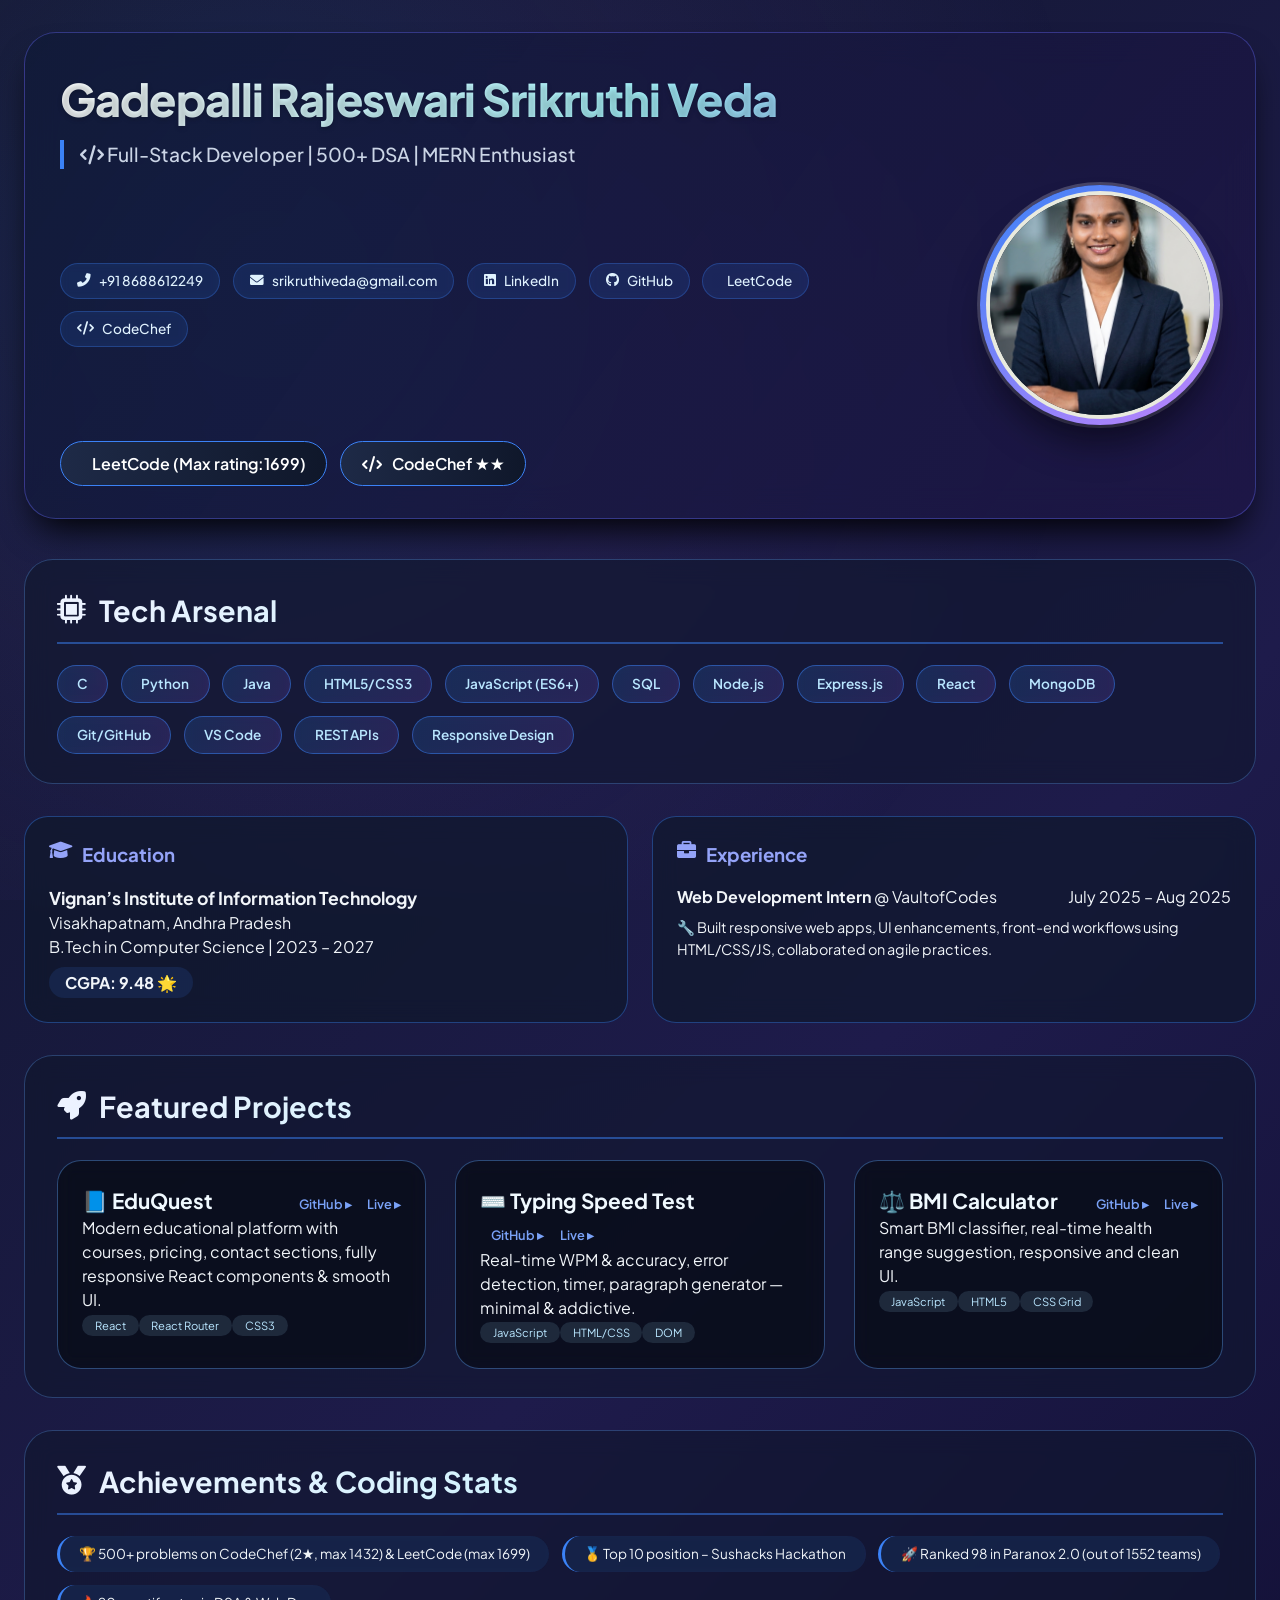
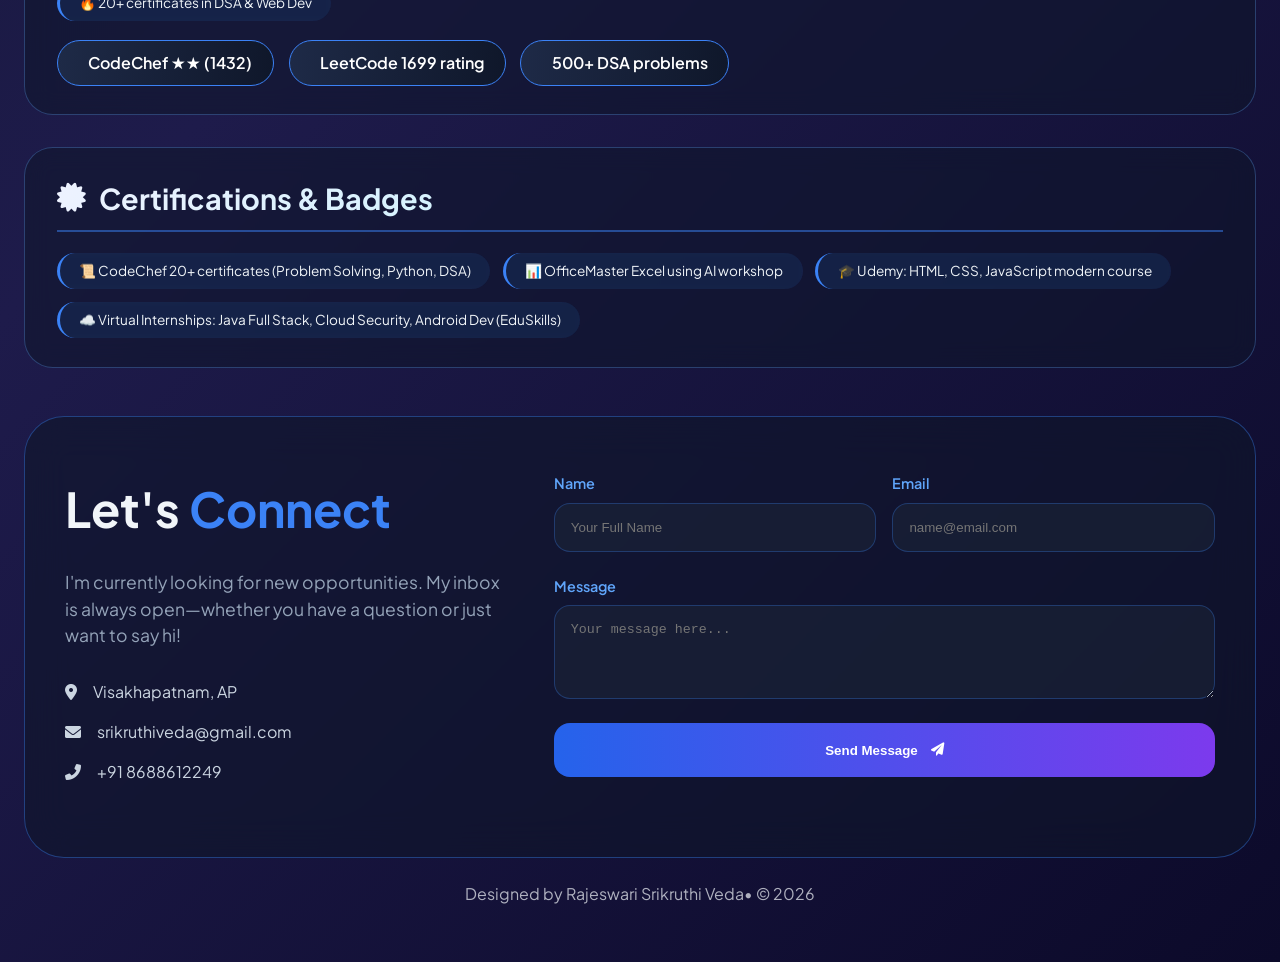
==== commit c6ab105b: "Update portfolio.html" ====
--- a/portfolio.html
+++ b/portfolio.html
@@ -154,10 +154,10 @@
   </div>
 
   <footer>
-    Designed with ✨ by Rajeswari • © 2024
+    Designed by Rajeswari Srikruthi Veda• © 2026
   </footer>
 </div>
 
 <script src="script.js"></script>
 </body>
-</html>+</html>
